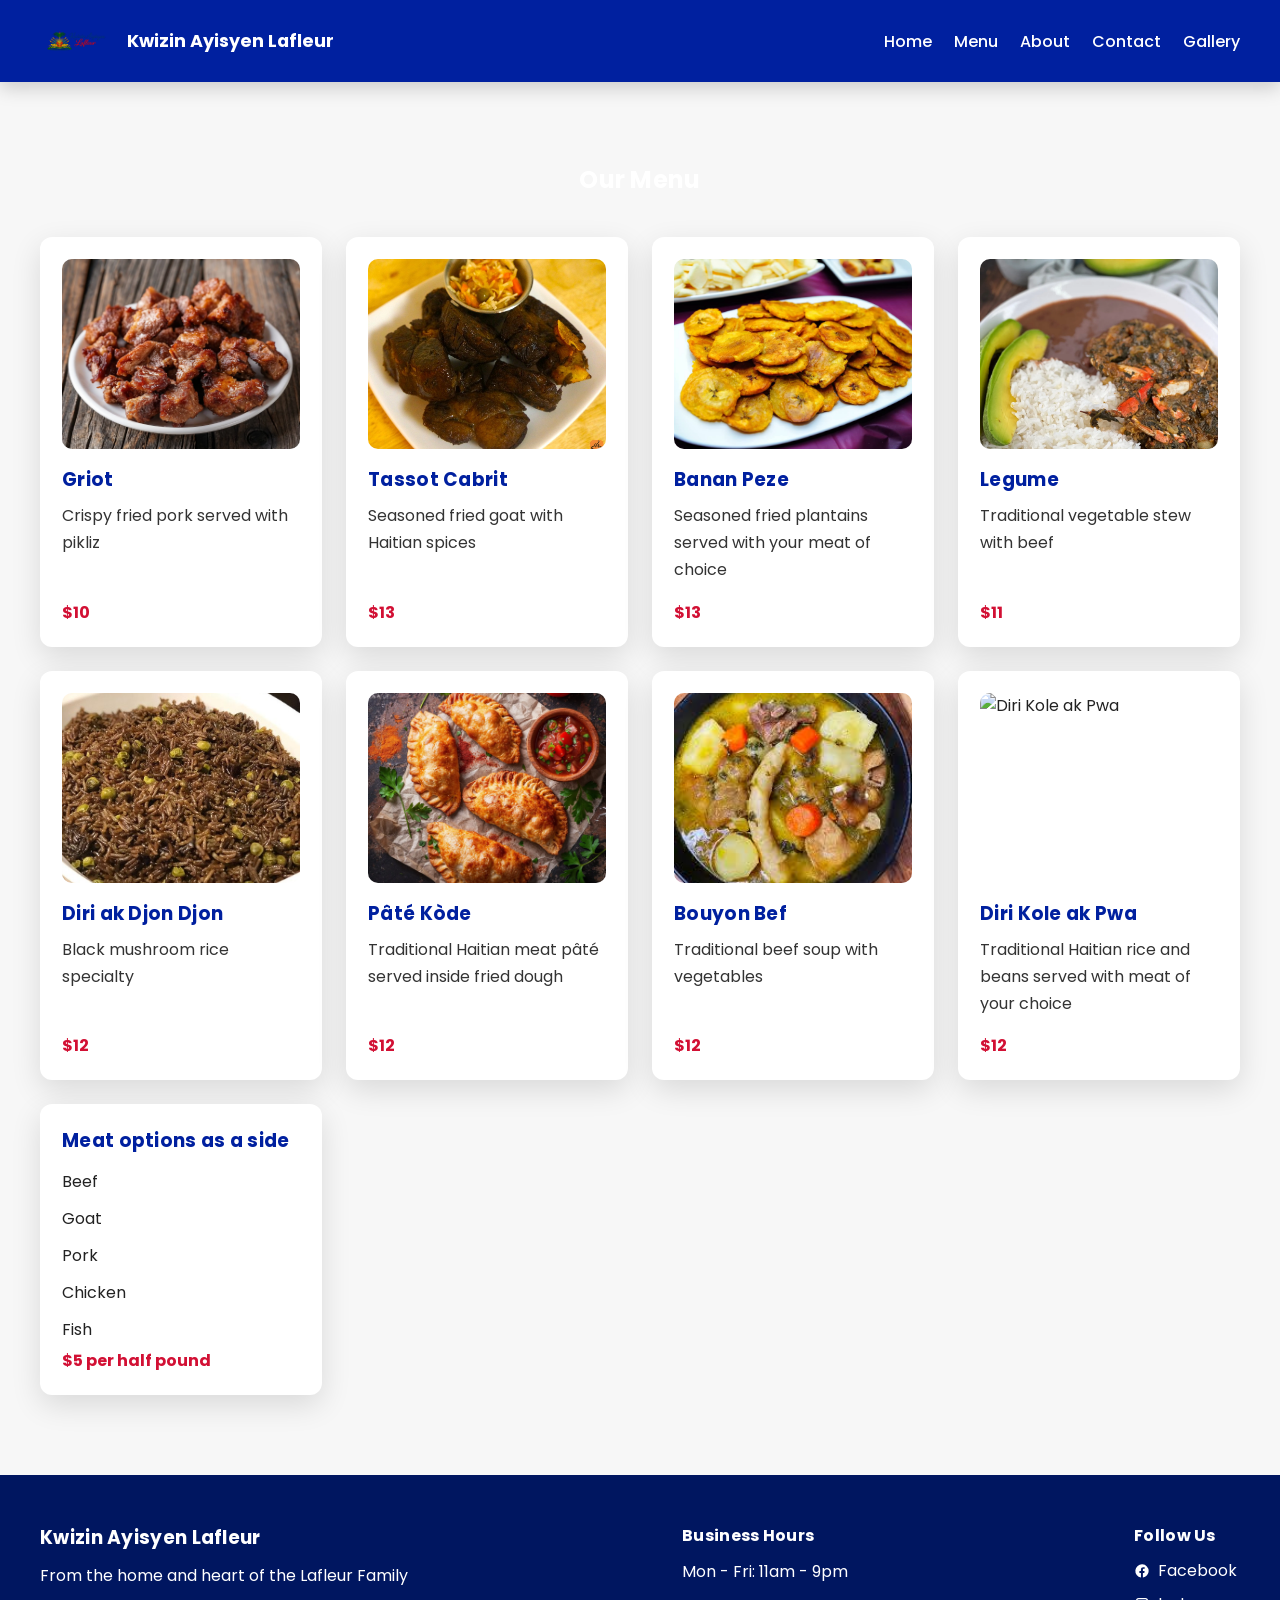
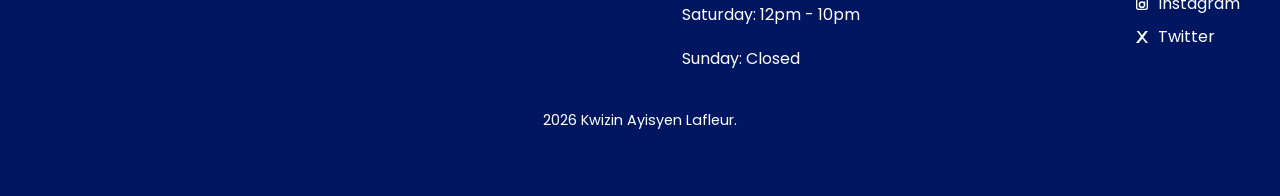
==== menu.html @ 094eaddf "Homework 1" ====
<!DOCTYPE html>
<html lang="en">
<head>
    <meta charset="UTF-8">
    <meta name="viewport" content="width=device-width, initial-scale=1.0">
    <title>Kwizin Ayisyen Lafleur</title>
    <link rel="preconnect" href="https://fonts.googleapis.com">
    <link rel="preconnect" href="https://fonts.gstatic.com" crossorigin>
    <link href="https://fonts.googleapis.com/css2?family=Poppins:wght@300;400;500;600;700&display=swap" rel="stylesheet">
    <link rel="stylesheet" href="style.css">
</head>
<body>

    
    <header>
        <nav class="navbar">
            <div class="logo">
            <img src="images/logo.png" alt="Kwizin Ayisyen Lafleur Logo" class="logo">
            <span>Kwizin Ayisyen Lafleur</span>
        </div>
        <!-- Hamburger Menu button -->
        <div class="hamburger" id="hamburger">
            ☰
        </div>
            <ul class="nav-links" id="navLinks">
                <li><a href="index.html">Home</a></li>
                <li><a href="menu.html">Menu</a></li>
                <li><a href="about.html">About</a></li>
                <li><a href="contact.html">Contact</a></li>
                <li><a href="gallery.html">Gallery</a></li>
            </ul>
        </nav>
    </header>
    <section class="menu">
    <h1>Our Menu</h1>

    <div class="menu-container">
        <div class="menu-card">
            <img src="images/griot-recipe.jpg.webp" alt="Griot">
            <h3>Griot</h3>
            <p>Crispy fried pork served with pikliz</p>
            <span>$10</span>
        </div>

        <div class="menu-card">
            <img src="images/tassot-de-cabrit.jpg" alt="Tassot Cabrit">
            <h3>Tassot Cabrit</h3>
            <p>Seasoned fried goat with Haitian spices</p>
            <span>$13</span>
        </div>
        <div class="menu-card">
            <img src="images/bananpeze.jpg" alt="Banan Peze">
            <h3>Banan Peze</h3>
            <p>Seasoned fried plantains served with your meat of choice</p>
            <span>$13</span>
        </div>

        <div class="menu-card">
            <img src="images/legume.jpeg.webp" alt="Legume">
            <h3>Legume</h3>
            <p>Traditional vegetable stew with beef</p>
            <span>$11</span>
        </div>

        <div class="menu-card">
            <img src="images/diridjondjon.jpg" alt="Diri ak Djon Djon">
            <h3>Diri ak Djon Djon</h3>
            <p>Black mushroom rice specialty</p>
            <span>$12</span>
        </div>
        <div class="menu-card">
            <img src="images/PateKode.jpg.webp" alt="Pâté Kòde">
            <h3>Pâté Kòde</h3>
            <p>Traditional Haitian meat pâté served inside fried dough</p>
            <span>$12</span>
        </div>
         <div class="menu-card">
            <img src="images/bouyonbef.jpeg" alt="Bouyon Bef">
            <h3>Bouyon Bef</h3>
            <p>Traditional beef soup with vegetables</p>
            <span>$12</span>
        </div>
        <div class="menu-card">
            <img src="images/dirikole.jpg.jxl" alt="Diri Kole ak Pwa">
            <h3>Diri Kole ak Pwa</h3>
            <p>Traditional Haitian rice and beans served with meat of your choice</p>
            <span>$12</span>
        </div>
         <div class="menu-card">
            <h3>Meat options as a side</h3>
            <li>Beef</li>
            <li>Goat</li>
            <li>Pork</li>
            <li>Chicken</li>
            <li>Fish</li>
            <span>$5 per half pound</span>
        </div>


    </div>
</section>
<footer class="footer">
    <div class="footer-container">
        <div class="footer-section">
            <h3>Kwizin Ayisyen Lafleur</h3>
            <p>From the home and heart of the Lafleur Family</p>
        </div>

        <div class="footer-section">
            <h4>Business Hours</h4>
            <p>Mon - Fri: 11am - 9pm</p>
            <p>Saturday: 12pm - 10pm</p>
            <p>Sunday: Closed</p>
        </div>

        <div class="footer-section">
            <h4>Follow Us</h4>
            <a class="social-link" href="#">
                <svg class="social-icon" viewBox="0 0 24 24" aria-hidden="true">
                    <path d="M22 12a10 10 0 1 0-11.56 9.87v-6.98H8.1V12h2.34V9.8c0-2.32 1.38-3.6 3.5-3.6 1.02 0 2.08.18 2.08.18v2.3h-1.17c-1.15 0-1.5.71-1.5 1.44V12h2.55l-.41 2.89h-2.14v6.98A10 10 0 0 0 22 12Z"/>
                </svg>
                Facebook
            </a>
            <br>
            <a class="social-link" href="#">
                <svg class="social-icon" viewBox="0 0 24 24" aria-hidden="true">
                    <path d="M7 3h10a4 4 0 0 1 4 4v10a4 4 0 0 1-4 4H7a4 4 0 0 1-4-4V7a4 4 0 0 1 4-4Zm10 2H7a2 2 0 0 0-2 2v10a2 2 0 0 0 2 2h10a2 2 0 0 0 2-2V7a2 2 0 0 0-2-2Zm-5 3a5 5 0 1 1 0 10 5 5 0 0 1 0-10Zm0 2.2a2.8 2.8 0 1 0 0 5.6 2.8 2.8 0 0 0 0-5.6Zm5.2-.7a1.1 1.1 0 1 1-2.2 0 1.1 1.1 0 0 1 2.2 0Z"/>
                </svg>
                Instagram
            </a>
            <br>
            <a class="social-link" href="#">
                <svg class="social-icon" viewBox="0 0 24 24" aria-hidden="true">
                    <path d="M4 3h3.4l4.6 6.2L17.1 3H21l-7.1 9.2L21 21h-3.4l-4.9-6.6L7 21H3l7.5-9.7L4 3Z"/>
                </svg>
                Twitter
            </a>
        </div>
    </div>

    <p class="footer-bottom">
         2026 Kwizin Ayisyen Lafleur.
    </p>
</footer>
<script src="script.js"></script>
</body>
</html>
---- style.css ----
:root {
    --blue: #00209F; /* Primary color */
    --red: #D21034;  /* Accent color */
    --white: #FFFFFF;
    --light: #f7f7f7;
    --dark: #222;
    --shadow: 0 10px 30px rgba(0, 0, 0, 0.12);
    --radius: 12px;
}

* {
    box-sizing: border-box;
    margin: 0;
    padding: 0;
}

body {
    font-family: "Poppins", sans-serif;
    color: var(--dark);
    background: var(--light);
}

img {
    max-width: 100%;
    display: block;
}

a {
    color: inherit;
}

section {
    padding: 80px 20px;
}

.container {
    max-width: 1200px;
    margin: auto;
    padding: 40px 20px;
}

h1,
h2,
h3,
h4 {
    color: var(--white);
    letter-spacing: 0.3px;
}

p {
    line-height: 1.7;
    color: #333;
    margin-bottom: 16px;
}

/* NAVBAR */
.navbar {
    display: flex;
    justify-content: space-between;
    align-items: center;
    padding: 16px 40px;
    background-color: var(--blue);
    color: white;
    box-shadow: 0 6px 18px rgba(0, 0, 0, 0.18);
    position: relative;
    z-index: 5;
}

.logo {
    display: flex;
    align-items: center;
    gap: 12px;
    font-weight: 700;
    font-size: 1.1rem;
}

.logo img {
    height: 50px;
}

.nav-links {
    list-style: none;
    display: flex;
    gap: 22px;
}

.nav-links a {
    text-decoration: none;
    color: white;
    font-weight: 500;
    padding: 6px 0;
    transition: color 0.25s ease;
}

.nav-links a:hover {
    color: var(--red);
}

.hamburger {
    display: none;
    font-size: 28px;
    cursor: pointer;
}

/* HERO SECTION */
.hero {
    height: 100vh;
    background-image: url("images/Haitian-Food-Photo-Collage-2-scaled.jpg.webp");
    background-size: cover;
    background-position: center;
    background-repeat: no-repeat;
    display: flex;
    justify-content: center;
    align-items: center;
    padding: 120px 20px;
    text-align: center;
    position: relative;
    flex-direction: column;
}

.hero::before {
    content: "";
    position: absolute;
    inset: 0;
    background: rgba(0, 0, 0, 0.45);
}

.hero-content {
    position: relative;
    z-index: 1;
    color: white;
    text-align: center;
    max-width: 900px;
    transform: translateY(-70px); /* this is how we center the landing page content unpwards */
}

.hero-logo {
    width: clamp(300px, 60vw, 700px);
    margin: 0 auto 6px;
    filter: drop-shadow(0 12px 24px rgba(0, 0, 0, 0.55));
    margin-bottom: -100px; /*this will tighten the space between the  logo and text*/
}

.hero h1 {
    font-size: clamp(2.6rem, 4.6vw, 4rem);
    margin-bottom: 14px;
    letter-spacing: 0.6px;
}

.hero-subtitle {
    font-size: 1.1rem;
    color: #f1f1f1;
    line-height: 1.8;
    margin-bottom: 12px;
}

.btn {
    background-color: var(--red);
    color: white;
    padding: 12px 28px;
    text-decoration: none;
    border-radius: 999px;
    font-weight: 600;
    display: inline-block;
    transition: transform 0.2s ease, background-color 0.2s ease;
}

.btn:hover {
    background-color: #b60f2d;
    transform: translateY(-2px);
}

/* MENU */
.menu {
    text-align: center;
}

.menu h1 {
    margin-bottom: 10px;
}

.menu-container {
    display: grid;
    grid-template-columns: repeat(auto-fit, minmax(240px, 1fr));
    gap: 24px;
    margin: 40px auto 0;
    max-width: 1200px;
}

.menu-card { /* Individual menu item card */
    background-color: var(--white);
    padding: 22px;
    border-radius: var(--radius);
    box-shadow: var(--shadow);
    text-align: left;
    display: flex;
    flex-direction: column;
    height: 100%;
}

.menu-card img { /* Menu item image */
    width: 100%; 
    height: 190px;
    object-fit: cover;
    border-radius: 10px;
    margin-bottom: 16px;
}

.menu-card h3 { /* Menu item name */
    margin-bottom: 8px;
    color: var(--blue);
}

.menu-card span {
    font-weight: 700;
    color: var(--red);
    margin-top: auto;
}

.menu-card li {
    list-style: none;
    margin: 6px 0;
}

.menu-card:hover {
    transform: translateY(-4px);
    transition: transform 0.2s ease;
}

/* GALLERY */
.gallery {
    text-align: center;
}

.slider {
    position: relative;
    max-width: 1000px;
    margin: 40px auto 0;
}

.slides {
    position: relative;
}

.slide {
    width: 100%;
    display: none;
    border-radius: 14px;
    height: 520px;
    object-fit: cover;
    box-shadow: var(--shadow);
}

.slide.active {
    display: block;
    animation: fade 0.4s ease-in-out;
}

@keyframes fade {
    from {
        opacity: 0.5;
    }
    to {
        opacity: 1;
    }
}

.prev,
.next {
    position: absolute;
    top: 50%;
    transform: translateY(-50%);
    background-color: rgba(0, 0, 0, 0.6);
    color: white;
    border: none;
    font-size: 24px;
    padding: 10px 14px;
    cursor: pointer;
    border-radius: 50%;
    transition: background-color 0.2s ease;
}

.prev {
    left: 14px;
}

.next {
    right: 14px;
}

.prev:hover,
.next:hover {
    background-color: var(--red);
}

/* CONTACT */
.contact {
    text-align: center;
}

.contact-grid {
    display: grid;
    grid-template-columns: 1fr 1fr;
    gap: 40px;
    align-items: start;
    margin-top: 40px;
}

.form-card {
    background: var(--white);
    padding: 40px;
    border-radius: 12px;
    box-shadow: 0 5px 20px rgba(0, 0, 0, 0.08);
    text-align: left;
}

.contact-form h2,
.reservation-form h2 {
    font-size: 1.2rem;
    color: var(--blue);
}

.form-label {
    font-size: 0.9rem;
    font-weight: 500;
    color: #333;
}

.form-group {
    margin-bottom: 20px;
}

input,
textarea,
select {
    width: 100%;
    padding: 12px;
    border-radius: 8px;
    border: 1px solid #ddd;
    font-family: inherit;
}

input:focus,
textarea:focus,
select:focus {
    outline: none;
    border-color: var(--blue);
    box-shadow: 0 0 0 3px rgba(0, 32, 159, 0.15);
}

.contact-form button,
.reservation-form button {
    padding: 12px;
    background-color: var(--red);
    color: white;
    border: none;
    border-radius: 999px;
    cursor: pointer;
    font-weight: 600;
    transition: background-color 0.2s ease, transform 0.2s ease;
    margin-top: 10px;
}

.contact-form button:hover,
.reservation-form button:hover {
    background-color: #b60f2d;
    transform: translateY(-2px);
}

.map-container {
    width: 100%;
}

.map-container iframe {
    width: 100%;
    height: 100%;
    min-height: 450px;
    border-radius: 10px;
}

.reservation-section {
    margin-top: 50px;
    display: flex;
    justify-content: center;
}

.reservation-form {
    width: 100%;
    max-width: 860px;
}

.reservation-grid {
    display: grid;
    grid-template-columns: 1fr 1fr;
    gap: 20px;
}

.reservation-grid textarea {
    grid-column: span 2;
}

/* ABOUT */
.about {
    background: var(--white);
}

.about-container {
    display: flex;
    align-items: center;
    justify-content: center;
    gap: 50px;
    max-width: 1100px;
    margin: auto;
    flex-wrap: wrap;
}

.about-text {
    flex: 1;
    min-width: 300px;
}

.about-text h1 {
    margin-bottom: 16px;
    font-size: clamp(2rem, 3vw, 2.6rem);
}

.about-text p {
    margin-bottom: 18px;
}

.about-image {
    flex: 1;
    min-width: 300px;
}

.about-image img {
    width: 100%;
    border-radius: var(--radius);
    box-shadow: var(--shadow);
}

/* FOOTER */
.footer {
    background-color: #001660;
    color: white;
    padding: 48px 20px;
}

.footer-container {
    display: flex;
    justify-content: space-between;
    flex-wrap: wrap;
    max-width: 1200px;
    margin: auto;
    gap: 24px;
}

.footer-section h4,
.footer-section h3 {
    color: white;
    margin-bottom: 10px;
}

.footer a {
    color: white;
    text-decoration: none;
}

.footer p {
    color: white;
}

.social-link {
    display: inline-flex;
    align-items: center;
    gap: 8px;
    margin-bottom: 8px;
}

.social-icon {
    width: 16px;
    height: 16px;
    fill: currentColor;
    flex-shrink: 0;
}

.footer a:hover {
    color: var(--red);
}

.footer-bottom {
    text-align: center;
    margin-top: 20px;
    font-size: 0.9rem;
    color: #e6e6e6;
}

/* RESPONSIVE */
@media (max-width: 1024px) {
    .navbar {
        padding: 14px 24px;
    }

    .hero {
        padding: 110px 20px;
    }

    .slide {
        height: 420px;
    }
}

@media (max-width: 768px) {
    .hamburger {
        display: block;
        color: white;
    }

    .nav-links {
        position: absolute;
        top: 64px;
        right: 16px;
        background-color: var(--blue);
        flex-direction: column;
        width: 220px;
        padding: 18px;
        border-radius: 10px;
        box-shadow: var(--shadow);
        opacity: 0;
        transform: translateY(-10px);
        pointer-events: none;
        transition: opacity 0.25s ease, transform 0.25s ease;
    }

    .nav-links li {
        margin-bottom: 12px;
    }

    .nav-links.active {
        opacity: 1;
        transform: translateY(0);
        pointer-events: auto;
    }

    .hero-subtitle {
        font-size: 1rem;
    }

    .menu-container {
        grid-template-columns: 1fr;
    }

    .slide {
        height: 320px;
    }

    .contact-grid {
        grid-template-columns: 1fr;
    }

    .reservation-grid {
        grid-template-columns: 1fr;
    }

    .reservation-grid textarea {
        grid-column: span 1;
    }

    .footer-container {
        flex-direction: column;
        text-align: center;
    }
}

@media (max-width: 520px) {
    .navbar {
        padding: 12px 18px;
    }

    .logo span {
        font-size: 0.95rem;
    }
    
    .logo {
  height: 70px;
  width: auto;
}

.navbar {
  display: flex;
  align-items: center;
}
}
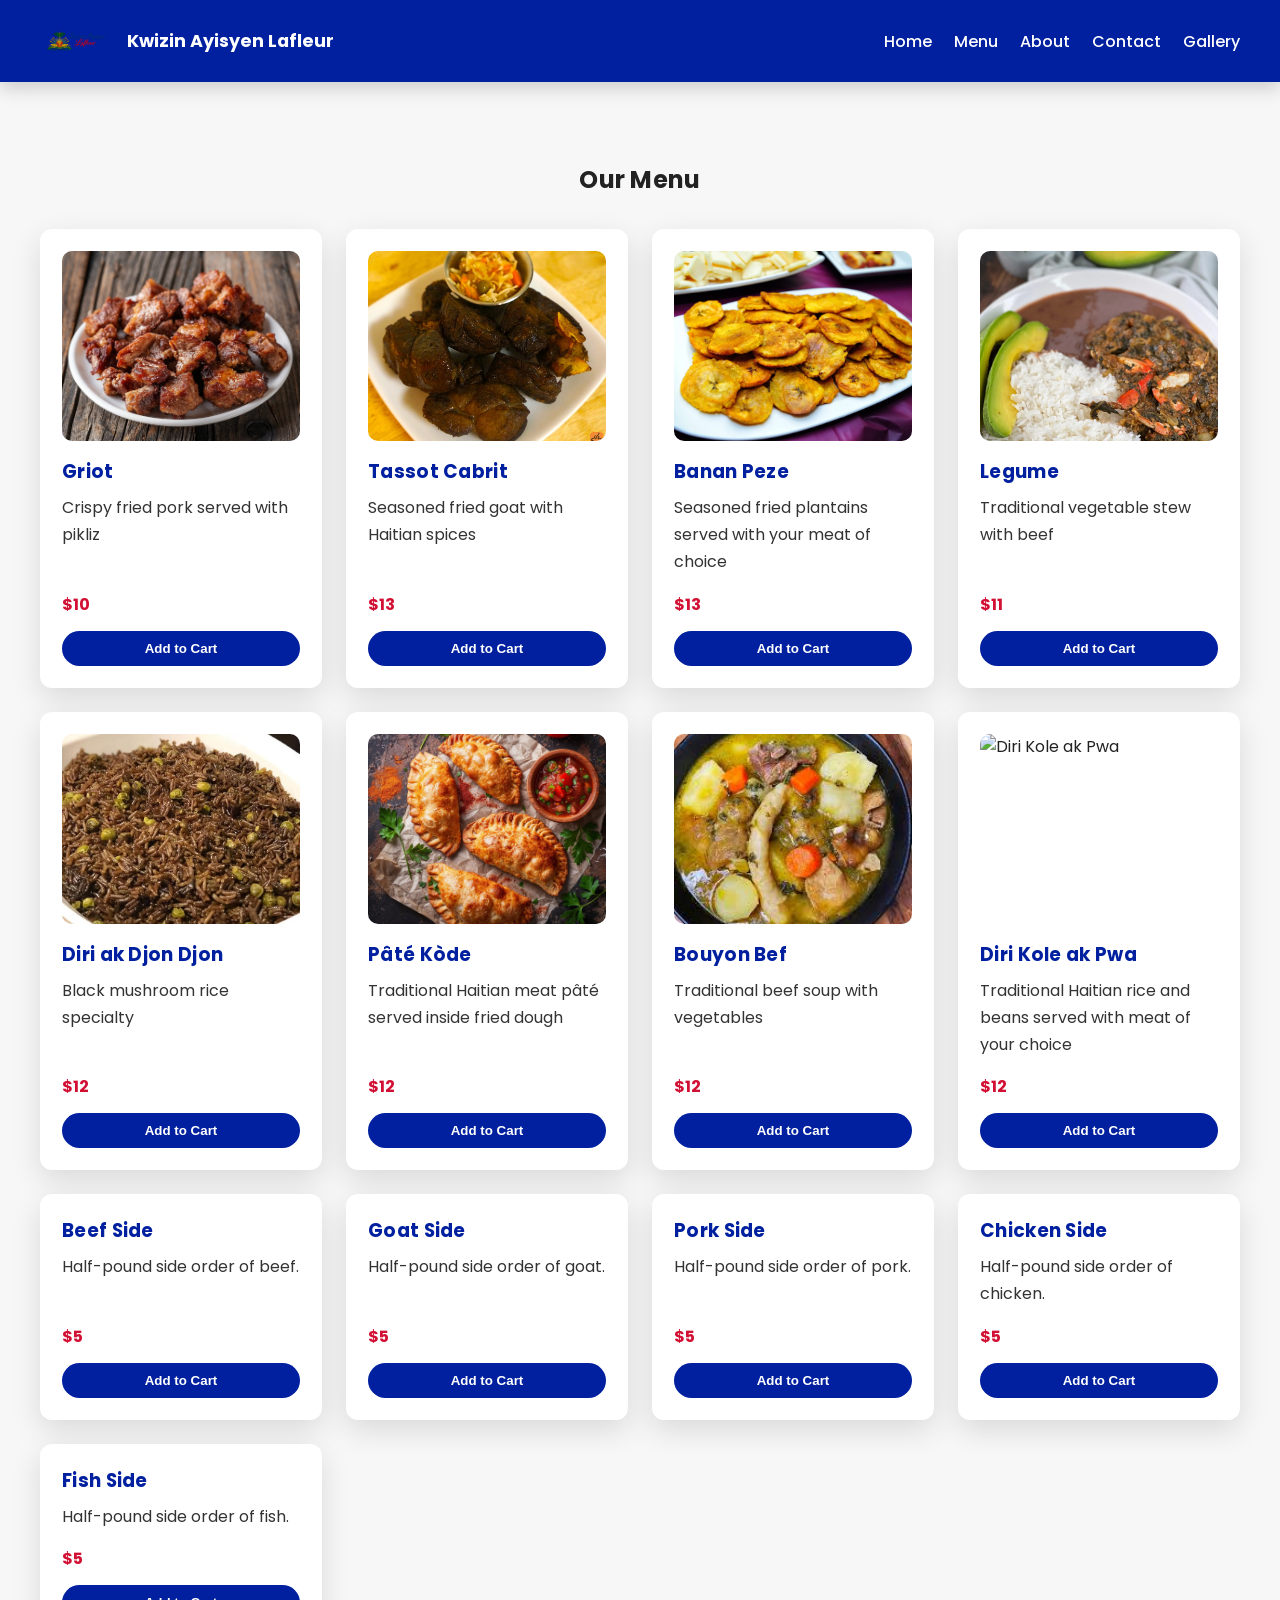
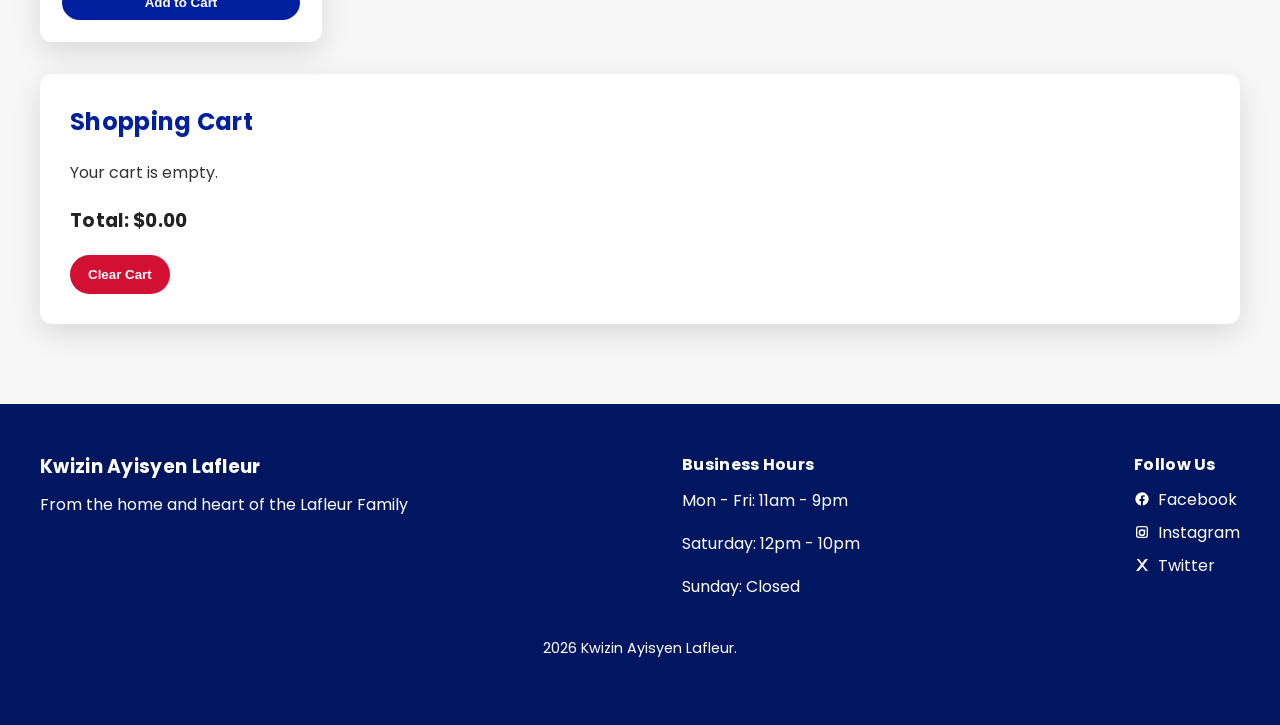
==== commit 07450a6d: "I added shopping cart feature" ====
--- a/menu.html
+++ b/menu.html
@@ -32,73 +32,120 @@
         </nav>
     </header>
     <section class="menu">
-    <h1>Our Menu</h1>
+        <h1>Our Menu</h1>
 
-    <div class="menu-container">
-        <div class="menu-card">
-            <img src="images/griot-recipe.jpg.webp" alt="Griot">
-            <h3>Griot</h3>
-            <p>Crispy fried pork served with pikliz</p>
-            <span>$10</span>
+       
+        <div class="menu-container">
+            <div class="menu-card" data-name="Griot" data-price="10">
+                <img src="images/griot-recipe.jpg.webp" alt="Griot">
+                <h3>Griot</h3>
+                <p>Crispy fried pork served with pikliz</p>
+                <span>$10</span>
+                <button class="add-to-cart" type="button">Add to Cart</button>
+            </div>
+
+            <div class="menu-card" data-name="Tassot Cabrit" data-price="13">
+                <img src="images/tassot-de-cabrit.jpg" alt="Tassot Cabrit">
+                <h3>Tassot Cabrit</h3>
+                <p>Seasoned fried goat with Haitian spices</p>
+                <span>$13</span>
+                <button class="add-to-cart" type="button">Add to Cart</button>
+            </div>
+
+            <div class="menu-card" data-name="Banan Peze" data-price="13">
+                <img src="images/bananpeze.jpg" alt="Banan Peze">
+                <h3>Banan Peze</h3>
+                <p>Seasoned fried plantains served with your meat of choice</p>
+                <span>$13</span>
+                <button class="add-to-cart" type="button">Add to Cart</button>
+            </div>
+
+            <div class="menu-card" data-name="Legume" data-price="11">
+                <img src="images/legume.jpeg.webp" alt="Legume">
+                <h3>Legume</h3>
+                <p>Traditional vegetable stew with beef</p>
+                <span>$11</span>
+                <button class="add-to-cart" type="button">Add to Cart</button>
+            </div>
+
+            <div class="menu-card" data-name="Diri ak Djon Djon" data-price="12">
+                <img src="images/diridjondjon.jpg" alt="Diri ak Djon Djon">
+                <h3>Diri ak Djon Djon</h3>
+                <p>Black mushroom rice specialty</p>
+                <span>$12</span>
+                <button class="add-to-cart" type="button">Add to Cart</button>
+            </div>
+
+            <div class="menu-card" data-name="Pâté Kòde" data-price="12">
+                <img src="images/PateKode.jpg.webp" alt="Pâté Kòde">
+                <h3>Pâté Kòde</h3>
+                <p>Traditional Haitian meat pâté served inside fried dough</p>
+                <span>$12</span>
+                <button class="add-to-cart" type="button">Add to Cart</button>
+            </div>
+
+            <div class="menu-card" data-name="Bouyon Bef" data-price="12">
+                <img src="images/bouyonbef.jpeg" alt="Bouyon Bef">
+                <h3>Bouyon Bef</h3>
+                <p>Traditional beef soup with vegetables</p>
+                <span>$12</span>
+                <button class="add-to-cart" type="button">Add to Cart</button>
+            </div>
+
+            <div class="menu-card" data-name="Diri Kole ak Pwa" data-price="12">
+                <img src="images/dirikole.jpg.jxl" alt="Diri Kole ak Pwa">
+                <h3>Diri Kole ak Pwa</h3>
+                <p>Traditional Haitian rice and beans served with meat of your choice</p>
+                <span>$12</span>
+                <button class="add-to-cart" type="button">Add to Cart</button>
+            </div>
+
+            <div class="menu-card" data-name="Beef Side" data-price="5">
+                <h3>Beef Side</h3>
+                <p>Half-pound side order of beef.</p>
+                <span>$5</span>
+                <button class="add-to-cart" type="button">Add to Cart</button>
+            </div>
+
+            <div class="menu-card" data-name="Goat Side" data-price="5">
+                <h3>Goat Side</h3>
+                <p>Half-pound side order of goat.</p>
+                <span>$5</span>
+                <button class="add-to-cart" type="button">Add to Cart</button>
+            </div>
+
+            <div class="menu-card" data-name="Pork Side" data-price="5">
+                <h3>Pork Side</h3>
+                <p>Half-pound side order of pork.</p>
+                <span>$5</span>
+                <button class="add-to-cart" type="button">Add to Cart</button>
+            </div>
+
+            <div class="menu-card" data-name="Chicken Side" data-price="5">
+                <h3>Chicken Side</h3>
+                <p>Half-pound side order of chicken.</p>
+                <span>$5</span>
+                <button class="add-to-cart" type="button">Add to Cart</button>
+            </div>
+
+            <div class="menu-card" data-name="Fish Side" data-price="5">
+                <h3>Fish Side</h3>
+                <p>Half-pound side order of fish.</p>
+                <span>$5</span>
+                <button class="add-to-cart" type="button">Add to Cart</button>
+            </div>
         </div>
 
-        <div class="menu-card">
-            <img src="images/tassot-de-cabrit.jpg" alt="Tassot Cabrit">
-            <h3>Tassot Cabrit</h3>
-            <p>Seasoned fried goat with Haitian spices</p>
-            <span>$13</span>
-        </div>
-        <div class="menu-card">
-            <img src="images/bananpeze.jpg" alt="Banan Peze">
-            <h3>Banan Peze</h3>
-            <p>Seasoned fried plantains served with your meat of choice</p>
-            <span>$13</span>
+        <div class="cart-section">
+            <h2>Shopping Cart</h2>
+            <div id="cart-items">
+                <p>Your cart is empty.</p>
+            </div>
+            <h3>Total: $<span id="cart-total">0.00</span></h3>
+            <button id="clear-cart" type="button">Clear Cart</button>
         </div>
 
-        <div class="menu-card">
-            <img src="images/legume.jpeg.webp" alt="Legume">
-            <h3>Legume</h3>
-            <p>Traditional vegetable stew with beef</p>
-            <span>$11</span>
-        </div>
-
-        <div class="menu-card">
-            <img src="images/diridjondjon.jpg" alt="Diri ak Djon Djon">
-            <h3>Diri ak Djon Djon</h3>
-            <p>Black mushroom rice specialty</p>
-            <span>$12</span>
-        </div>
-        <div class="menu-card">
-            <img src="images/PateKode.jpg.webp" alt="Pâté Kòde">
-            <h3>Pâté Kòde</h3>
-            <p>Traditional Haitian meat pâté served inside fried dough</p>
-            <span>$12</span>
-        </div>
-         <div class="menu-card">
-            <img src="images/bouyonbef.jpeg" alt="Bouyon Bef">
-            <h3>Bouyon Bef</h3>
-            <p>Traditional beef soup with vegetables</p>
-            <span>$12</span>
-        </div>
-        <div class="menu-card">
-            <img src="images/dirikole.jpg.jxl" alt="Diri Kole ak Pwa">
-            <h3>Diri Kole ak Pwa</h3>
-            <p>Traditional Haitian rice and beans served with meat of your choice</p>
-            <span>$12</span>
-        </div>
-         <div class="menu-card">
-            <h3>Meat options as a side</h3>
-            <li>Beef</li>
-            <li>Goat</li>
-            <li>Pork</li>
-            <li>Chicken</li>
-            <li>Fish</li>
-            <span>$5 per half pound</span>
-        </div>
-
-
-    </div>
-</section>
+    </section>
 <footer class="footer">
     <div class="footer-container">
         <div class="footer-section">
--- a/style.css
+++ b/style.css
@@ -43,7 +43,7 @@
 h2,
 h3,
 h4 {
-    color: var(--white);
+    color: var(--black);
     letter-spacing: 0.3px;
 }
 
@@ -138,9 +138,8 @@
     width: clamp(300px, 60vw, 700px);
     margin: 0 auto 6px;
     filter: drop-shadow(0 12px 24px rgba(0, 0, 0, 0.55));
-    margin-bottom: -100px; /*this will tighten the space between the  logo and text*/
-}
-
+    margin-bottom: -80px; /*this will tighten the space between the  logo and text*/
+}
 .hero h1 {
     font-size: clamp(2.6rem, 4.6vw, 4rem);
     margin-bottom: 14px;
@@ -183,7 +182,7 @@
     display: grid;
     grid-template-columns: repeat(auto-fit, minmax(240px, 1fr));
     gap: 24px;
-    margin: 40px auto 0;
+    margin: 32px auto 0;
     max-width: 1200px;
 }
 
@@ -225,6 +224,87 @@
 .menu-card:hover {
     transform: translateY(-4px);
     transition: transform 0.2s ease;
+}
+.add-to-cart { /* Add to Cart button styling */
+    margin-top: 14px;
+    padding: 10px 16px;
+    background-color: var(--blue);
+    color: white;
+    border: none;
+    border-radius: 999px;
+    cursor: pointer;
+    font-weight: 600;
+    transition: background-color 0.2s ease, transform 0.2s ease;
+}
+
+.add-to-cart:hover { /* Add to Cart button hover effect */
+    background-color: #001978;
+    transform: translateY(-2px);
+}
+
+.cart-section { /* Shopping cart section styling */
+    max-width: 1200px;
+    margin: 32px auto 0;
+    background: var(--white);
+    padding: 30px;
+    border-radius: var(--radius);
+    box-shadow: var(--shadow);
+    text-align: left;
+}
+
+.cart-section h2 { /* Shopping cart title styling */
+    color: var(--blue);
+    margin-bottom: 20px;
+}
+
+#cart-items {
+    margin-bottom: 20px;
+}
+
+.cart-item { /* Individual cart item styling */
+    display: flex;
+    justify-content: space-between;
+    align-items: center;
+    gap: 12px;
+    padding: 14px 0;
+    border-bottom: 1px solid #ddd;
+}
+
+.cart-item-info { /* Cart item information styling */
+    flex: 1;
+}
+
+.cart-item-info p {
+    margin: 6px 0 0;
+}
+
+.cart-item button { /* Remove button styling */
+    background-color: var(--red);
+    color: white;
+    border: none;
+    padding: 8px 12px;
+    border-radius: 999px;
+    cursor: pointer;
+    font-weight: 600;
+}
+
+.cart-item button:hover { /* Remove button hover effect */
+    background-color: #b60f2d;
+}
+
+#clear-cart { /* Clear Cart button styling */
+    margin-top: 20px;
+    padding: 12px 18px;
+    background-color: var(--red);
+    color: white;
+    border: none;
+    border-radius: 999px;
+    cursor: pointer;
+    font-weight: 600;
+}
+
+#clear-cart:hover { /* Clear Cart button hover effect */
+    background-color: #b60f2d;
 }
 
 /* GALLERY */
@@ -550,6 +630,15 @@
         grid-template-columns: 1fr;
     }
 
+    .cart-item {
+        align-items: flex-start;
+        flex-direction: column;
+    }
+
+    .cart-item button {
+        margin-top: 12px;
+    }
+
     .slide {
         height: 320px;
     }
